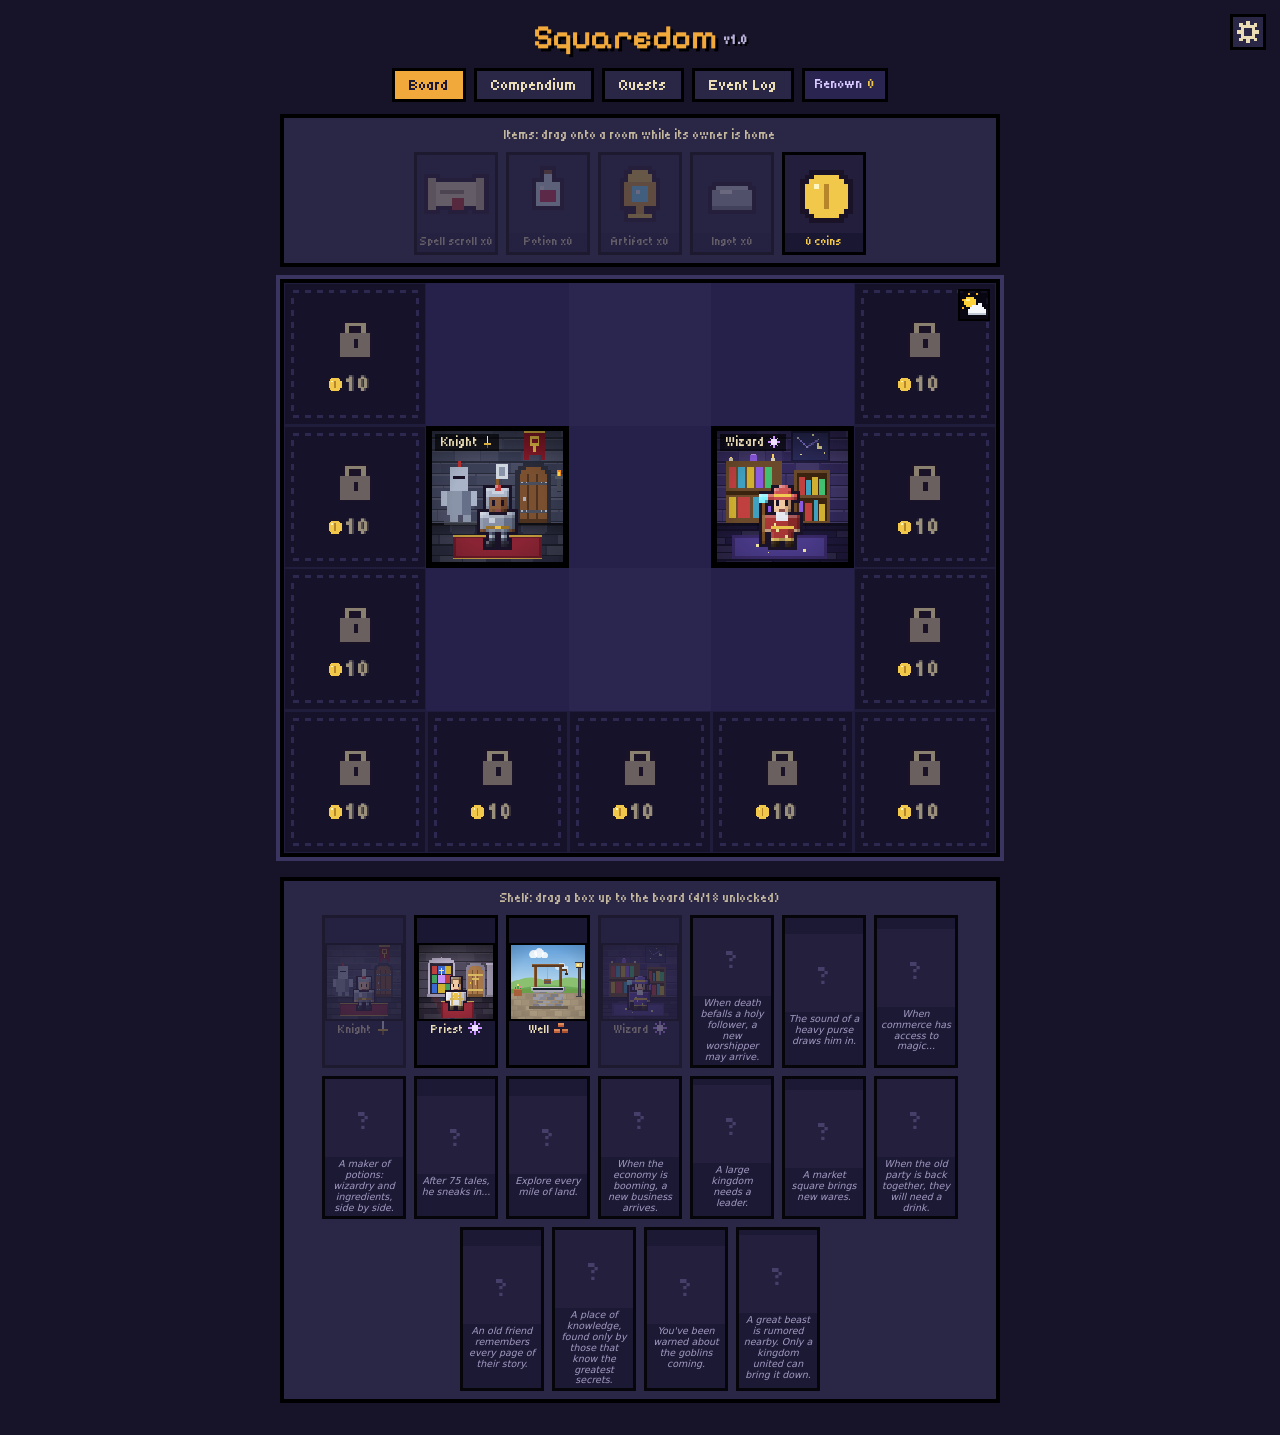
==== index.html @ 469a5dd4 "New Discovery! banner over the board when a Compendium entry is found (purple for secrets); tap it t" ====
<!doctype html>
<html lang="en"><head><meta charset="utf-8">
<meta name="viewport" content="width=device-width, initial-scale=1, viewport-fit=cover">
<title>Squaredom</title>
<meta name="theme-color" content="#17142a">
<meta name="mobile-web-app-capable" content="yes">
<meta name="apple-mobile-web-app-capable" content="yes">
<meta name="apple-mobile-web-app-status-bar-style" content="black-translucent">
<meta name="apple-mobile-web-app-title" content="Squaredom">
<link rel="manifest" href="manifest.webmanifest">
<link rel="icon" href="icon.svg" type="image/svg+xml">
<link rel="apple-touch-icon" href="icon.svg">
<link href="https://fonts.googleapis.com/css2?family=Pixelify+Sans:wght@400;600&family=Tiny5&display=swap" rel="stylesheet">
<!-- ?v= is the release number: change it (all five together) with every update so browsers load the new files -->
<link rel="stylesheet" href="style.css?v=59">
</head><body>
<h1>Squaredom <small class="ver">v1.0</small></h1>
<div class="tabs"><button class="tab on" data-t="board">Board</button><button class="tab" data-t="ref">Compendium</button><button class="tab" data-t="quest">Quests</button><button class="tab" data-t="log">Event Log</button><span id="renown" title="Renown: your kingdom's score. +1 for each Compendium discovery, +10 for each new character, more from quests." tabindex="0">Renown <b>0</b></span></div>
<button class="tab gear" data-t="set" title="Settings" aria-label="Settings"><svg viewBox="0 0 12 12" width="22" height="22" shape-rendering="crispEdges" aria-hidden="true"><path fill="currentColor" fill-rule="evenodd" d="M3 2h6v1h1v6h-1v1h-6v-1h-1v-6h1zM4 4v4h4v-4zM5 0h2v2h-2zM5 10h2v2h-2zM0 5h2v2h-2zM10 5h2v2h-2zM1 1h2v2h-2zM9 1h2v2h-2zM1 9h2v2h-2zM9 9h2v2h-2z"/></svg></button>
<section id="tab-board">
<div id="items"><div class="lbl">Items: drag onto a room while its owner is home</div></div>
<div id="wrap"><canvas id="cv" aria-label="Squaredom board"></canvas><div id="labels"></div><div id="bub"></div><button id="disc" hidden></button></div>
<div id="tray"><div class="lbl">Shelf: drag a box up to the board</div></div>
</section>
<section id="tab-ref" hidden><div id="refs"></div></section>
<section id="tab-quest" hidden><h2 class="sec">Quests</h2><p class="cinfo">Story quests appear as your kingdom grows and pay once.</p><div id="quests"></div></section>
<section id="tab-log" hidden><div id="logs"></div></section>
<section id="tab-set" hidden>
<h2 class="sec">Settings</h2>
<div class="set"><button class="b" id="helpBtn">How to play</button></div>
<h2 class="sec">Game speed</h2>
<div class="set"><button class="b" id="speedBtn">Speed: 1x</button></div>
<p class="cinfo">2x makes everything on the board happen twice as fast. The music keeps its own pace.</p>
<h2 class="sec">Music</h2>
<div class="set"><button class="b" id="musicBtn">Music: Off</button><label class="vol" title="Music volume">Volume <input type="range" id="musicVol" min="0" max="100" value="60"></label></div>
<p class="cinfo">Every room on the board adds its own part to the tune. Group events play a theme of their own.</p>
<h2 class="sec">Testing</h2>
<div class="set"><button class="b" id="unlockAll">Unlock all</button></div>
<p class="cinfo">Unlocks every character, board space and Compendium entry, secrets too, and gives you 9999 coins. No discovery rewards are paid, and your Renown is set to 0 for good (until you reset the game).</p>
<h2 class="sec">Start over</h2>
<div class="set"><button class="b" id="reset">Reset game</button></div>
<p class="cinfo">Wipes your save: the board, coins, unlocks and the Compendium. Tap twice to confirm.</p>
</section>
<div id="help" hidden><div class="hbox" role="dialog" aria-modal="true" aria-labelledby="helpTitle">
<h2 class="sec" id="helpTitle">How to play</h2>
<h3>The board</h3>
<ul>
<li>Drag a box from the shelf (under the board) onto an empty space, or tap it to drop it on the first free space.</li>
<li>Drag a box on the board to move it, or onto another box to swap them.</li>
<li>Dragging a box back onto the shelf costs 10 coins.</li>
<li>Dark spaces with a padlock are locked. Tap one to buy it with coins.</li>
</ul>
<h3>Characters</h3>
<ul>
<li>Each character lives in their own room. They do things on their own, wander around and visit their neighbors.</li>
<li>Neighbors are the boxes touching a side: left, right, above and below. Corners don't count.</li>
<li>Where you put each box matters. Who is next to whom, and on which side, decides what happens when they meet. Some things only happen in a certain row or space.</li>
<li>Characters can get hurt or even die. A box whose character dies goes back to the shelf.</li>
<li>New characters unlock when you do certain things. A locked box on the shelf shows a clue.</li>
</ul>
<h3>The Compendium</h3>
<ul>
<li>Everything you see happen is written down in the Compendium. Undiscovered entries show a "?"; hover over or tap one for a hint.</li>
<li>Every 5 discoveries pays 10 coins. Finding everything in a character's page gives an artifact, and every 50 discoveries gives a random item.</li>
<li>While you drag a box, rooms with a faint blue glow still have entries left to find (secrets not counted).</li>
<li>Secrets are hidden until you stumble on them.</li>
</ul>
<h3>Quests and renown</h3>
<ul><li>Story quests appear in the Quests tab as your kingdom grows. Each pays once.</li><li>Three daily quests change every day, picked from what your kingdom can do.</li><li>Renown, next to the Event Log, is your kingdom's score: +1 for each Compendium discovery, +10 for each new character, and more from quests. Compare it with friends!</li><li>When you come back after a while, you get a report of what happened. Coins earned while away are halved, and only the last 8 hours count.</li></ul>
<h3>Weather</h3>
<ul>
<li>The icon in the top-right corner of the board shows the weather. Tap it to see what the weather does.</li>
<li>Every 10 minutes the weather may change. Partly Cloudy does nothing. When it's Sunny, characters visit more. When it's Rainy, they stay home more. A rare Fae Wind makes the rarest events much more likely.</li>
</ul>
<h3>Coins and items</h3>
<ul>
<li>Coins come from scenes, sales, customers and discoveries. Nothing earns coins just by waiting.</li>
<li>Shop rooms have a small gold coin in the bottom-right corner. Tap it to buy.</li>
<li>Items (spell scroll, potion, artifact, ingot) go in the tray above the board. Drag one onto a room while its owner is home. Each character reacts in their own way. If nothing happens, you keep the item.</li>
</ul>
<h3>Events and buildings</h3>
<ul>
<li>Every few minutes a group event can happen when characters stand in the right shape, such as three in a row.</li>
<li>Buildings like the Well have nobody living in them, but they give their neighbors new things to do.</li>
</ul>
<h3>Saving</h3>
<ul><li>The game saves by itself in this browser.</li></ul>
<div class="mrow"><button class="b" id="helpClose">Close</button></div>
</div></div>
<div id="away" hidden><div class="hbox" role="dialog" aria-modal="true"><h2 class="sec"></h2><ul></ul><p class="tot"></p><div class="mrow"><button class="b" id="awayOk">Back to the kingdom</button></div></div></div>
<canvas id="ghost" width="96" height="96"></canvas>
<div id="toast" role="status"></div>
<div id="modal" hidden><div class="mbox" role="dialog" aria-modal="true"><p></p><div class="mrow"><button class="b" id="mYes">Buy</button><button class="b" id="mNo">Cancel</button></div></div></div>
<script src="data.js?v=59"></script>
<script src="art.js?v=59"></script>
<script src="game.js?v=59"></script>
<script src="audio.js?v=59"></script>
</body></html>
---- style.css ----
:root{--ink:#17142a;--stone:#2a2646;--stone2:#3a3560;--parch:#eadcb4;--amber:#f2a93b;color-scheme:dark;box-sizing:border-box;padding-top:env(safe-area-inset-top,0px);padding-bottom:env(safe-area-inset-bottom,0px)}
html{scroll-padding-top:env(safe-area-inset-top,0px)}*{box-sizing:border-box}[hidden]{display:none!important}
body{margin:0;background:var(--ink);color:var(--parch);font:400 16px/1.4 "Tiny5","Pixelify Sans",ui-monospace,monospace;min-height:100vh;display:flex;flex-direction:column;align-items:center;padding:14px 8px 32px}
section{display:flex;flex-direction:column;align-items:center;width:100%}
h1{font-family:"Pixelify Sans",ui-monospace,monospace;font-size:34px;margin:0;font-weight:600;color:var(--amber);text-shadow:3px 3px 0 #000}
.tabs{display:flex;gap:8px;margin:6px 0 12px}
.tab,button.b{font:inherit;background:var(--stone);color:var(--parch);border:3px solid #000;padding:3px 14px;cursor:pointer}
.tab.on{background:var(--amber);color:#1a1733}
.tab:focus-visible,button:focus-visible,.it:focus-visible{outline:3px solid var(--amber)}
#wrap{position:relative;width:min(100%,720px);border:4px solid #000;outline:4px solid var(--stone2)}
#cv{width:100%;aspect-ratio:5/4;image-rendering:pixelated;background:#201c3c;touch-action:none;display:block}
#labels{position:absolute;inset:0;pointer-events:none;overflow:hidden}
.lb{position:absolute;font-size:12px;line-height:16px;padding:0 6px;background:rgba(0,0,0,.65);white-space:nowrap}
#bub,.bub{position:absolute;display:none;transform:translate(-50%,-100%);background:var(--parch);color:#1a1733;border:3px solid #000;padding:3px 8px;font-size:13px;line-height:1.25;max-width:170px;text-align:center;pointer-events:none}
#tray{width:min(100%,720px);margin-top:20px;padding:8px;background:var(--stone);border:4px solid #000;display:flex;flex-wrap:wrap;gap:8px;justify-content:center}
#tray.over{outline:4px solid #b04040;background:#4a2630}
.lbl{width:100%;text-align:center;font-size:13px;opacity:.8}
.it{width:84px;background:#1a1733;border:3px solid #000;padding:0 0 2px;color:inherit;font:inherit;font-size:12px;text-align:center;cursor:grab;touch-action:none}
.it canvas{width:100%;display:block;image-rendering:pixelated}
.it.used{opacity:.3;cursor:default}
#ghost{position:fixed;width:84px;pointer-events:none;z-index:99;opacity:.9;display:none;image-rendering:pixelated}
#toast{position:fixed;left:50%;top:calc(12px + env(safe-area-inset-top,0px));transform:translateX(-50%);background:var(--amber);color:#1a1733;border:3px solid #000;padding:6px 14px;z-index:60;display:none}
#refs{width:min(100%,720px);display:grid;gap:14px}
.card{background:var(--stone);border:4px solid #000;padding:12px 14px}
.card h3{margin:0 0 8px;font-size:20px;color:var(--amber)}
.card canvas{image-rendering:pixelated;border:3px solid #000;max-width:100%;display:block;margin-bottom:8px}
.card p{margin:4px 0}.card ol{margin:6px 0 0;padding-left:22px}
.cg{display:flex;flex-wrap:wrap;gap:12px;justify-content:center;width:100%}
.cg canvas{image-rendering:pixelated;border:3px solid #000;max-width:100%;background:#201c3c}
h2.sec{font-size:18px;color:var(--amber);margin:16px 0 8px;text-align:center;font-weight:600}

/* ---------- mobile / touch ---------- */
/* No text selection, long-press menus or tap flashes while dragging boxes */
#wrap,#tray,.it,#ghost,.tabs,button{-webkit-user-select:none;user-select:none;-webkit-touch-callout:none;-webkit-tap-highlight-color:transparent}
/* Buttons respond right away instead of waiting to see if it's a double-tap zoom */
button{touch-action:manipulation}
/* Keep the whole board on screen when a phone is held sideways */
#wrap{width:min(100%,720px,calc((100vh - 24px)*1.25))}
@supports (height:100dvh){#wrap{width:min(100%,720px,calc((100dvh - 24px)*1.25))}}
/* Compendium tiles keep their shape instead of stretching to the tallest tile in the row */
.cg{align-items:flex-start}
@media (max-width:480px){
 body{padding:10px 6px 24px}
 h1{font-size:28px}
 .lb{padding:0 3px}
 #bub,.bub{font-size:11px;max-width:120px;padding:2px 5px}
 #tray{margin-top:14px}
 .it{width:72px}
}

/* Compendium: % chance in the top right corner of each tile */
.tile{position:relative;max-width:100%}
.pct{position:absolute;top:6px;right:6px;font-size:11px;line-height:13px;padding:0 3px;background:rgba(0,0,0,.65);color:var(--parch);pointer-events:none}

/* Items tray (consumables) */
#items{width:min(100%,720px);margin:0 0 12px;padding:8px;background:var(--stone);border:4px solid #000;display:flex;flex-wrap:wrap;gap:8px;justify-content:center}
.it.item{cursor:grab}

/* Class tag symbol next to names (sword = Fighter, star = Mage, coin = Merchant) */
.tag{width:14px;height:14px;image-rendering:pixelated;vertical-align:-2px;margin-left:4px}
/* Name labels: game.js (fitLabel) shrinks the font so each label fits inside its square; the tag scales with it */
.lb{line-height:1.3;overflow:hidden}
.lb .tag{width:.9em;height:.9em;vertical-align:-.1em;margin-left:.25em}
/* Compendium description bubble (hover or tap a tile) */
/* Compendium page: a plain, smooth font (easier to read than the pixel font) */
#tab-ref,#tab-log,#tab-set,#tip{font-family:system-ui,-apple-system,"Segoe UI",Roboto,Arial,sans-serif}
#tab-ref h2.sec,#tab-ref h3.sub,#tab-log h2.sec,#tab-set h2.sec{font-weight:700}
#tip{position:absolute;z-index:70;background:var(--parch);color:#1a1733;border:3px solid #000;padding:6px 9px;font-size:14px;line-height:1.3;pointer-events:none;box-shadow:3px 3px 0 #000}
.tile{cursor:pointer}
/* Coin counter in the item tray (not draggable) */
.it.coins{cursor:default;color:#f2c84a}

/* Compendium: a thin gold border on everything that has happened at least once */
.tile.seen>canvas{border-color:#f2c84a}
#reset{background:#4a2630}
#reset.arm{background:#b03030;color:#fff}
/* Compendium: icons for what a scene gives you; finished sections */
.gain{position:absolute;left:6px;bottom:6px;display:flex;gap:2px;background:rgba(0,0,0,.65);padding:1px 2px;pointer-events:none}
.gain img{width:16px;height:16px;image-rendering:pixelated}
h2.sec.done::after{content:' \2605 complete';color:#f2c84a;font-size:13px}
/* Purchase popup */
#modal{position:fixed;inset:0;background:rgba(10,8,20,.6);display:flex;align-items:center;justify-content:center;z-index:80}
#modal .mbox{background:var(--stone);border:4px solid #000;outline:3px solid #d8dee8;padding:14px 16px;max-width:300px;text-align:center}
#modal p{margin:0 0 12px}
#modal .mrow{display:flex;gap:12px;justify-content:center}
#mYes{background:#c8a030;color:#1a1733}
/* Compendium character tabs */
.ctabs{display:flex;flex-wrap:wrap;gap:6px;justify-content:center;margin:4px 0 6px}
.ctab{font:inherit;font-size:13px;background:var(--stone);color:var(--parch);border:3px solid #000;padding:2px 8px;cursor:pointer}
.ctab.on{background:var(--amber);color:#1a1733}
.ctab small{opacity:.8}
.cinfo{text-align:center;font-size:13px;margin:2px 0 4px;opacity:.9}
.tile.egg>canvas{border-color:#c890ff}
.tile.egg.seen>canvas{border-color:#f2c84a;outline:2px dashed #c890ff;outline-offset:2px}
h3.sub{font-size:15px;color:#d8c8a0;margin:10px 0 6px;text-align:center;font-weight:600}
h3.sub img{vertical-align:middle;margin-left:4px}
h3.sub small{color:#9a8f7a;font-size:12px;margin-left:4px}
#tip{white-space:pre-line}
h1 .ver{font-size:13px;color:#b8b0d8;text-shadow:2px 2px 0 #000;vertical-align:middle;font-family:"Tiny5",monospace}
.it.locked{cursor:default;opacity:.85}.it.locked .clue{display:block;font-family:system-ui,-apple-system,'Segoe UI',Roboto,Arial,sans-serif;font-size:9.5px;line-height:1.15;padding:2px 3px 0;color:#b8b0d8;font-style:italic}
.vol{display:flex;align-items:center;gap:6px;font-size:13px}.vol input{width:110px;accent-color:#f2a93b}
/* Settings tab: one row of controls per section */
.set{display:flex;gap:14px;align-items:center;justify-content:center;flex-wrap:wrap;margin:4px 0 6px;font-size:15px}
#tab-set{max-width:520px;margin:0 auto}
/* Event Log tab: newest first; deaths in red */
.log{list-style:none;max-width:560px;margin:8px auto;padding:0;font-size:14px}
.log li{background:rgba(0,0,0,.25);border:2px solid #000;margin:4px 0;padding:5px 9px;line-height:1.35}
.log .tm{display:inline-block;min-width:4.5em;opacity:.6;font-size:12px}
.log li.death{color:#ff9a8a}
.log li.toast{color:#f2d88a}
/* Settings: a small gear button in the top-right corner instead of a tab */
.tab.gear{position:absolute;top:calc(14px + env(safe-area-inset-top,0px));right:14px;padding:4px;line-height:0;z-index:5}
.tab.gear svg{display:block}
/* How to play popup (Settings) */
#help{position:fixed;inset:0;background:rgba(10,8,20,.7);display:flex;align-items:center;justify-content:center;z-index:85;padding:12px}
#help .hbox{background:var(--stone);border:4px solid #000;outline:3px solid #d8dee8;padding:12px 18px 16px;max-width:520px;width:100%;max-height:85vh;overflow-y:auto;font-family:system-ui,-apple-system,"Segoe UI",Roboto,Arial,sans-serif;font-size:14px;line-height:1.4}
#help h2.sec{margin:4px 0 6px;font-weight:700}
#help h3{font-size:15px;color:#d8c8a0;margin:12px 0 4px}
#help ul{margin:0;padding-left:20px}#help li{margin:3px 0}
#help .mrow{display:flex;justify-content:center;margin-top:14px}
@media (max-width:480px){.tab.gear{top:calc(10px + env(safe-area-inset-top,0px));right:8px}}
#speedBtn.arm{background:var(--amber);color:#1a1733}
/* Weather icon in the top-right corner of the board (tap it for what it does) */
#wxIcon{position:absolute;top:6px;right:6px;width:32px;height:32px;padding:2px;background:rgba(0,0,0,.6);border:2px solid #000;image-rendering:pixelated;cursor:pointer;z-index:3}
/* Quests tab */
#tab-quest{font-family:system-ui,-apple-system,"Segoe UI",Roboto,Arial,sans-serif}
#tab-quest h2.sec{font-weight:700}
#quests{width:min(100%,560px);display:grid;gap:10px;margin-top:6px}
.quest{background:var(--stone);border:4px solid #000;padding:10px 14px}
.quest h3{margin:0 0 4px;font-size:17px;color:var(--amber)}
.quest p{margin:2px 0;font-size:14px}.quest .qr{font-size:13px;opacity:.85}
.qbar{height:10px;background:#1a1733;border:2px solid #000;margin:6px 0 4px}.qbar i{display:block;height:100%;background:#6ab0ff}
.quest.done{outline:3px solid #f2c84a;outline-offset:-1px}.quest.done h3{color:#f2c84a}.quest.done .qbar i{background:#f2c84a}
/* four tabs fit on a phone */
.tabs{flex-wrap:wrap;justify-content:center}
@media (max-width:480px){.tab{padding:3px 8px;font-size:14px}.tab.gear{padding:4px}}
/* The elven scroll's super secret: a golden border around the whole board, for good */
#wrap.golden{border-color:#f2c84a;outline-color:#c8a030;box-shadow:0 0 16px rgba(242,200,74,.55)}
/* The Goblin's stash count, bottom-right of his room */
.lb.hoardlb{transform:translate(-100%,-100%);color:#f2c84a}.lb.hoardlb .tag{margin:0 2px 0 0}
/* The dragon's health bar at the top of the board (only during a dragon battle) */
#dragonbar{position:absolute;top:6px;left:50%;transform:translateX(-50%);width:min(60%,360px);display:flex;align-items:center;gap:6px;background:rgba(0,0,0,.7);border:2px solid #000;padding:3px 8px;z-index:4;font-size:12px;color:#ffd0c8}
#dragonbar .hp{flex:1;height:10px;background:#3a1a1a;border:2px solid #000}#dragonbar .hp i{display:block;height:100%;background:linear-gradient(#ff6a4a,#c02a1a);transition:width .3s}
/* Renown: the kingdom's score, next to the Event Log tab (it pops when it goes up) */
#renown{display:inline-flex;align-items:center;gap:5px;padding:3px 10px;border:3px solid #000;background:#2a2450;color:#d8c8ff;font-size:14px;cursor:help;white-space:nowrap}
#renown b{color:#f2c84a;font-weight:400}
#renown.up{animation:renownUp .7s ease-out}
@keyframes renownUp{0%{transform:scale(1)}30%{transform:scale(1.25);background:#5a4aa0}100%{transform:scale(1)}}
/* While you were away: same look as How to play */
#away{position:fixed;inset:0;background:rgba(10,8,20,.7);display:flex;align-items:center;justify-content:center;z-index:86;padding:12px}
#away .hbox{background:var(--stone);border:4px solid #000;outline:3px solid #d8dee8;padding:12px 18px 16px;max-width:480px;width:100%;max-height:85vh;overflow-y:auto;font-family:system-ui,-apple-system,"Segoe UI",Roboto,Arial,sans-serif;font-size:14px;line-height:1.45}
#away ul{margin:6px 0;padding-left:20px}#away li{margin:4px 0}#away .tot{color:#f2c84a;margin:8px 0 0}
#away .mrow{display:flex;justify-content:center;margin-top:14px}
#tab-quest h2.sec{margin-top:18px}
/* the "New Discovery!" banner: slides down over the top of the board (discBanner in game.js); purple for secrets */
#disc{position:absolute;left:50%;top:10px;z-index:6;transform:translate(-50%,-24px);opacity:0;transition:transform .3s steps(5),opacity .3s steps(5);background:#1a1733;border:3px solid #000;outline:3px solid var(--amber);padding:6px 18px 7px;text-align:center;font:inherit;font-family:"Tiny5",ui-monospace,monospace;color:var(--parch);cursor:pointer;min-width:190px;max-width:80%;box-shadow:4px 4px 0 #000}
#disc.show{transform:translate(-50%,0);opacity:1}
#disc b{display:block;color:var(--amber);font-size:18px;letter-spacing:1px;text-shadow:2px 2px 0 #000;font-weight:normal}
#disc span{display:block;font-size:14px;margin-top:2px}
#disc.secret{outline-color:#c890ff}#disc.secret b{color:#c890ff}
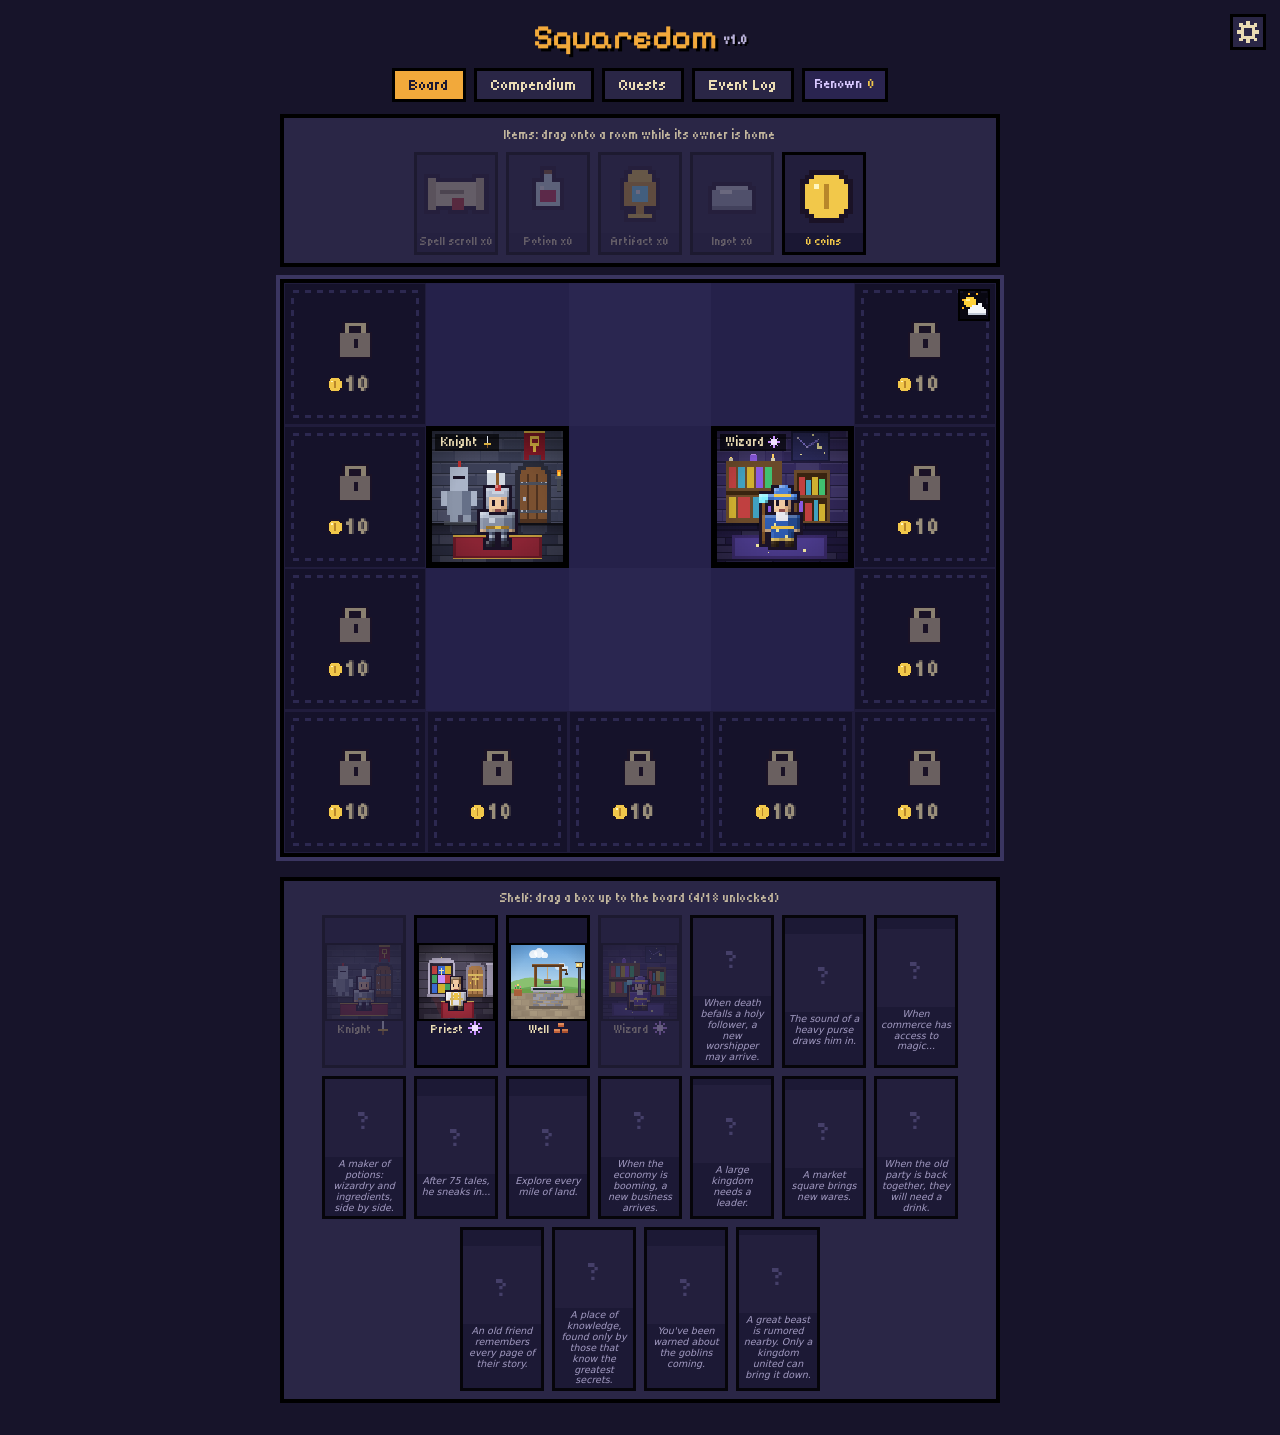
==== commit ca90c0fc: "Rewrite every Compendium clue as a riddle with one shared vocabulary (character nicknames, sunset/su" ====
--- a/index.html
+++ b/index.html
@@ -61,6 +61,7 @@
 <h3>The Compendium</h3>
 <ul>
 <li>Everything you see happen is written down in the Compendium. Undiscovered entries show a "?"; hover over or tap one for a hint.</li>
+<li>Hints speak in riddles. Characters go by nicknames (the sworn sword, the robed scholar...), and sides go by the sun and the stairs: the sunset side is the left, the sunrise side is the right, upstairs is above and downstairs is below.</li>
 <li>Every 5 discoveries pays 10 coins. Finding everything in a character's page gives an artifact, and every 50 discoveries gives a random item.</li>
 <li>While you drag a box, rooms with a faint blue glow still have entries left to find (secrets not counted).</li>
 <li>Secrets are hidden until you stumble on them.</li>
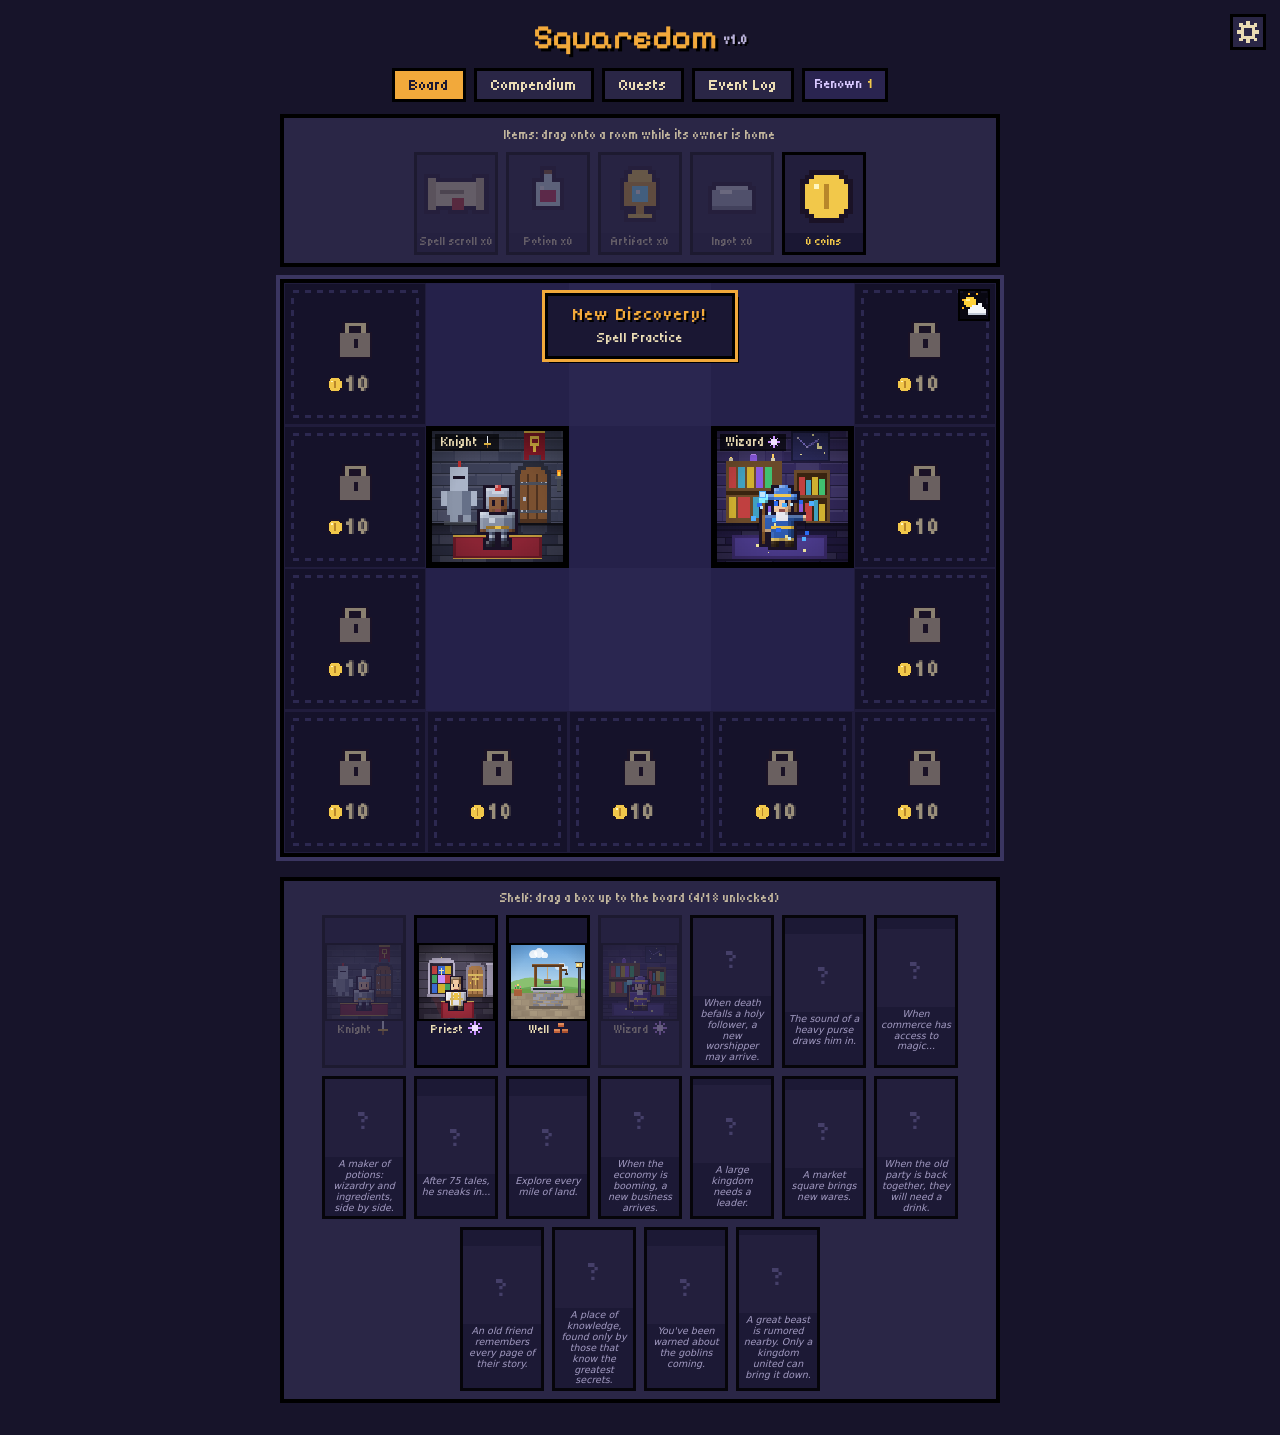
==== commit 941d10f6: "Dragon: Fighters can retreat (common) instead of always dying; the Plague now uses the poisoned cond" ====
--- a/index.html
+++ b/index.html
@@ -12,7 +12,7 @@
 <link rel="apple-touch-icon" href="icon.svg">
 <link href="https://fonts.googleapis.com/css2?family=Pixelify+Sans:wght@400;600&family=Tiny5&display=swap" rel="stylesheet">
 <!-- ?v= is the release number: change it (all five together) with every update so browsers load the new files -->
-<link rel="stylesheet" href="style.css?v=59">
+<link rel="stylesheet" href="style.css?v=61">
 </head><body>
 <h1>Squaredom <small class="ver">v1.0</small></h1>
 <div class="tabs"><button class="tab on" data-t="board">Board</button><button class="tab" data-t="ref">Compendium</button><button class="tab" data-t="quest">Quests</button><button class="tab" data-t="log">Event Log</button><span id="renown" title="Renown: your kingdom's score. +1 for each Compendium discovery, +10 for each new character, more from quests." tabindex="0">Renown <b>0</b></span></div>
@@ -92,8 +92,8 @@
 <canvas id="ghost" width="96" height="96"></canvas>
 <div id="toast" role="status"></div>
 <div id="modal" hidden><div class="mbox" role="dialog" aria-modal="true"><p></p><div class="mrow"><button class="b" id="mYes">Buy</button><button class="b" id="mNo">Cancel</button></div></div></div>
-<script src="data.js?v=59"></script>
-<script src="art.js?v=59"></script>
-<script src="game.js?v=59"></script>
-<script src="audio.js?v=59"></script>
+<script src="data.js?v=61"></script>
+<script src="art.js?v=61"></script>
+<script src="game.js?v=61"></script>
+<script src="audio.js?v=61"></script>
 </body></html>
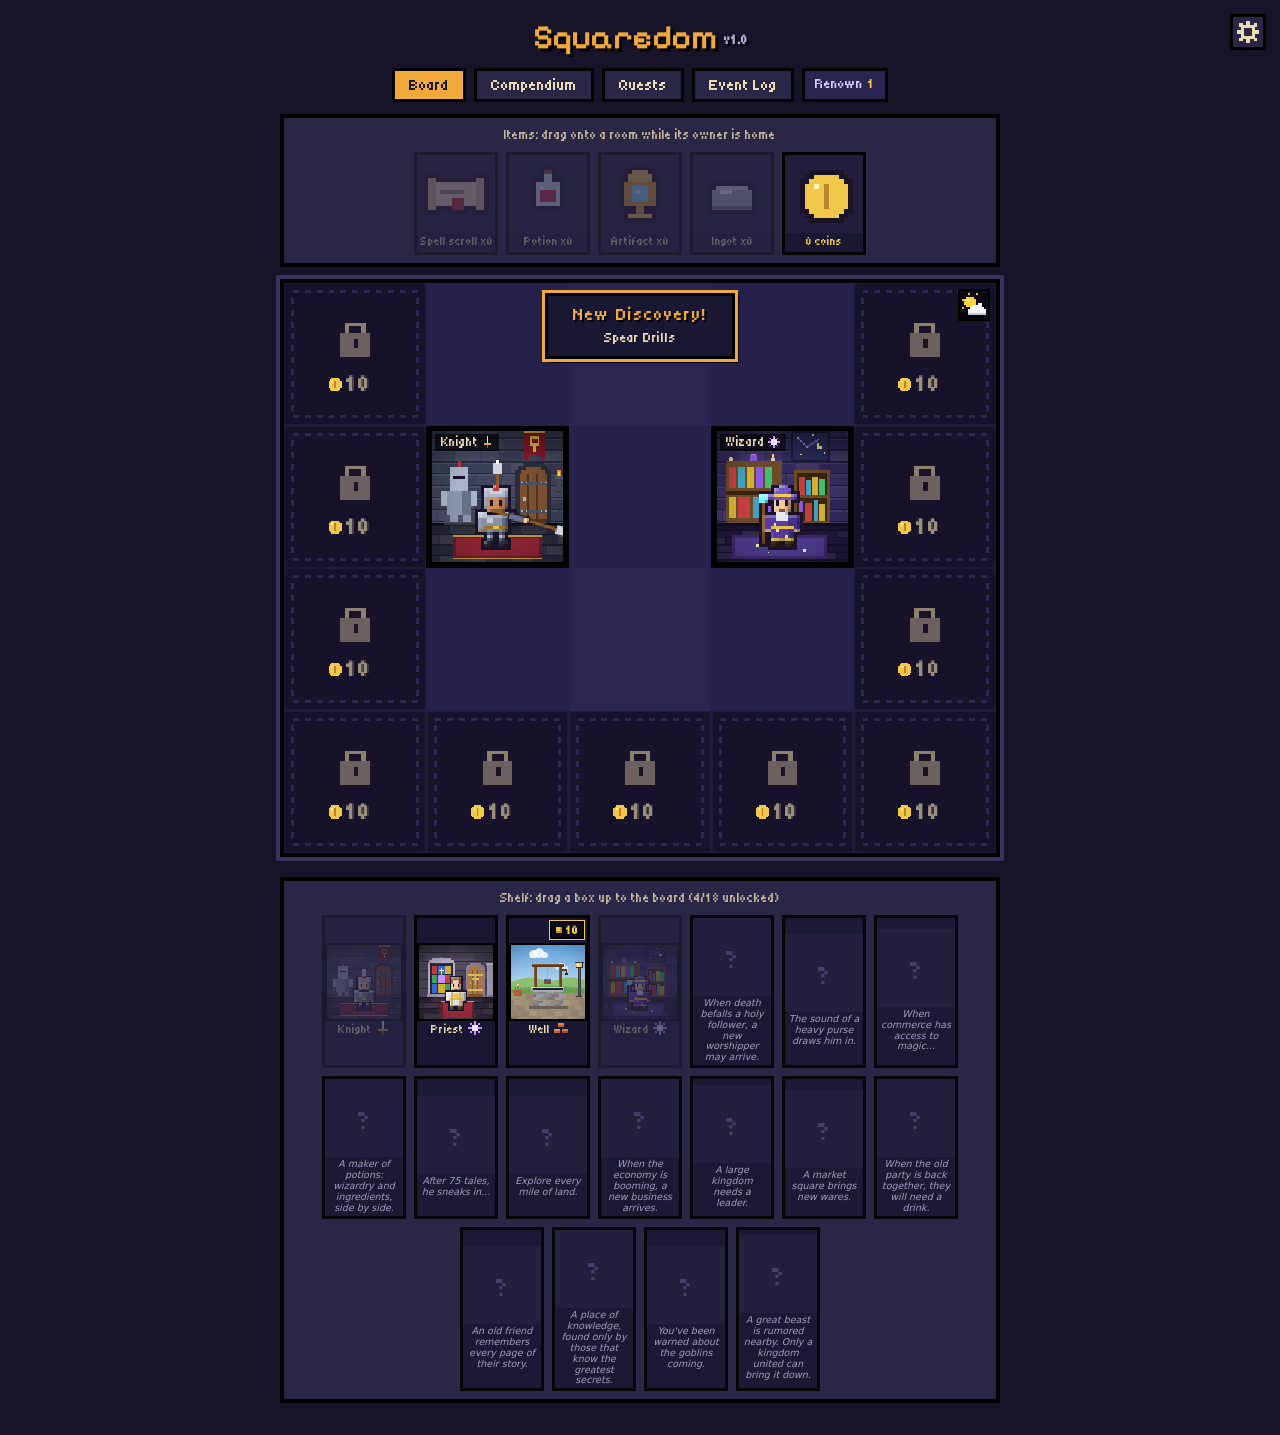
==== commit 791c01c3: "Economy: 5-minute death cooldown (15 coins to return early), buildings cost coins to place, price ba" ====
--- a/index.html
+++ b/index.html
@@ -55,14 +55,14 @@
 <li>Each character lives in their own room. They do things on their own, wander around and visit their neighbors.</li>
 <li>Neighbors are the boxes touching a side: left, right, above and below. Corners don't count.</li>
 <li>Where you put each box matters. Who is next to whom, and on which side, decides what happens when they meet. Some things only happen in a certain row or space.</li>
-<li>Characters can get hurt or even die. A box whose character dies goes back to the shelf.</li>
+<li>Characters can get hurt or even die. A box whose character dies goes back to the shelf and needs 5 minutes of rest before it can go back on the board. Tap it to bring it back early for 15 coins.</li>
 <li>New characters unlock when you do certain things. A locked box on the shelf shows a clue.</li>
 </ul>
 <h3>The Compendium</h3>
 <ul>
 <li>Everything you see happen is written down in the Compendium. Undiscovered entries show a "?"; hover over or tap one for a hint.</li>
 <li>Hints speak in riddles. Characters go by nicknames (the sworn sword, the robed scholar...), and sides go by the sun and the stairs: the sunset side is the left, the sunrise side is the right, upstairs is above and downstairs is below.</li>
-<li>Every 5 discoveries pays 10 coins. Finding everything in a character's page gives an artifact, and every 50 discoveries gives a random item.</li>
+<li>Every 5 discoveries pays 5 coins. Finding everything in a character's page gives an artifact, and every 50 discoveries gives a random item.</li>
 <li>While you drag a box, rooms with a faint blue glow still have entries left to find (secrets not counted).</li>
 <li>Secrets are hidden until you stumble on them.</li>
 </ul>
@@ -76,13 +76,13 @@
 <h3>Coins and items</h3>
 <ul>
 <li>Coins come from scenes, sales, customers and discoveries. Nothing earns coins just by waiting.</li>
-<li>Shop rooms have a small gold coin in the bottom-right corner. Tap it to buy.</li>
+<li>Shop rooms have a small gold coin in the bottom-right corner. Tap it to buy. The Monarch sells renown: 100 coins for +5.</li>
 <li>Items (spell scroll, potion, artifact, ingot) go in the tray above the board. Drag one onto a room while its owner is home. Each character reacts in their own way. If nothing happens, you keep the item.</li>
 </ul>
 <h3>Events and buildings</h3>
 <ul>
 <li>Every few minutes a group event can happen when characters stand in the right shape, such as three in a row.</li>
-<li>Buildings like the Well have nobody living in them, but they give their neighbors new things to do.</li>
+<li>Buildings like the Well have nobody living in them, but they give their neighbors new things to do. Setting one down costs coins: the Well 10, the others 50. A coin badge on a shelf box shows its price.</li>
 </ul>
 <h3>Saving</h3>
 <ul><li>The game saves by itself in this browser.</li></ul>
--- a/style.css
+++ b/style.css
@@ -158,3 +158,12 @@
 #disc b{display:block;color:var(--amber);font-size:18px;letter-spacing:1px;text-shadow:2px 2px 0 #000;font-weight:normal}
 #disc span{display:block;font-size:14px;margin-top:2px}
 #disc.secret{outline-color:#c890ff}#disc.secret b{color:#c890ff}
+/* shelf: a coin price over the box (setting it down costs coins, or bringing a fallen character back early) and a fallen character's countdown */
+.it[data-id]{position:relative}
+.it .cost{position:absolute;top:3px;right:3px;display:flex;align-items:center;gap:3px;background:rgba(10,8,20,.85);border:2px solid #000;outline:1px solid #f2c84a;padding:1px 4px 1px 3px;font-family:"Tiny5",ui-monospace,monospace;font-size:12px;color:#f2c84a;line-height:1}
+.it .cost[hidden]{display:none}
+.it .cost i{width:8px;height:8px;background:#f2c84a;box-shadow:inset -2px -2px 0 #c8922a;border:1px solid #000}
+.it .cd{display:block;font-size:10px;color:#f2a0a0;min-height:0}
+.it .cd:empty{display:none}
+.it.cool canvas{opacity:.3}
+.it.cool{cursor:pointer}
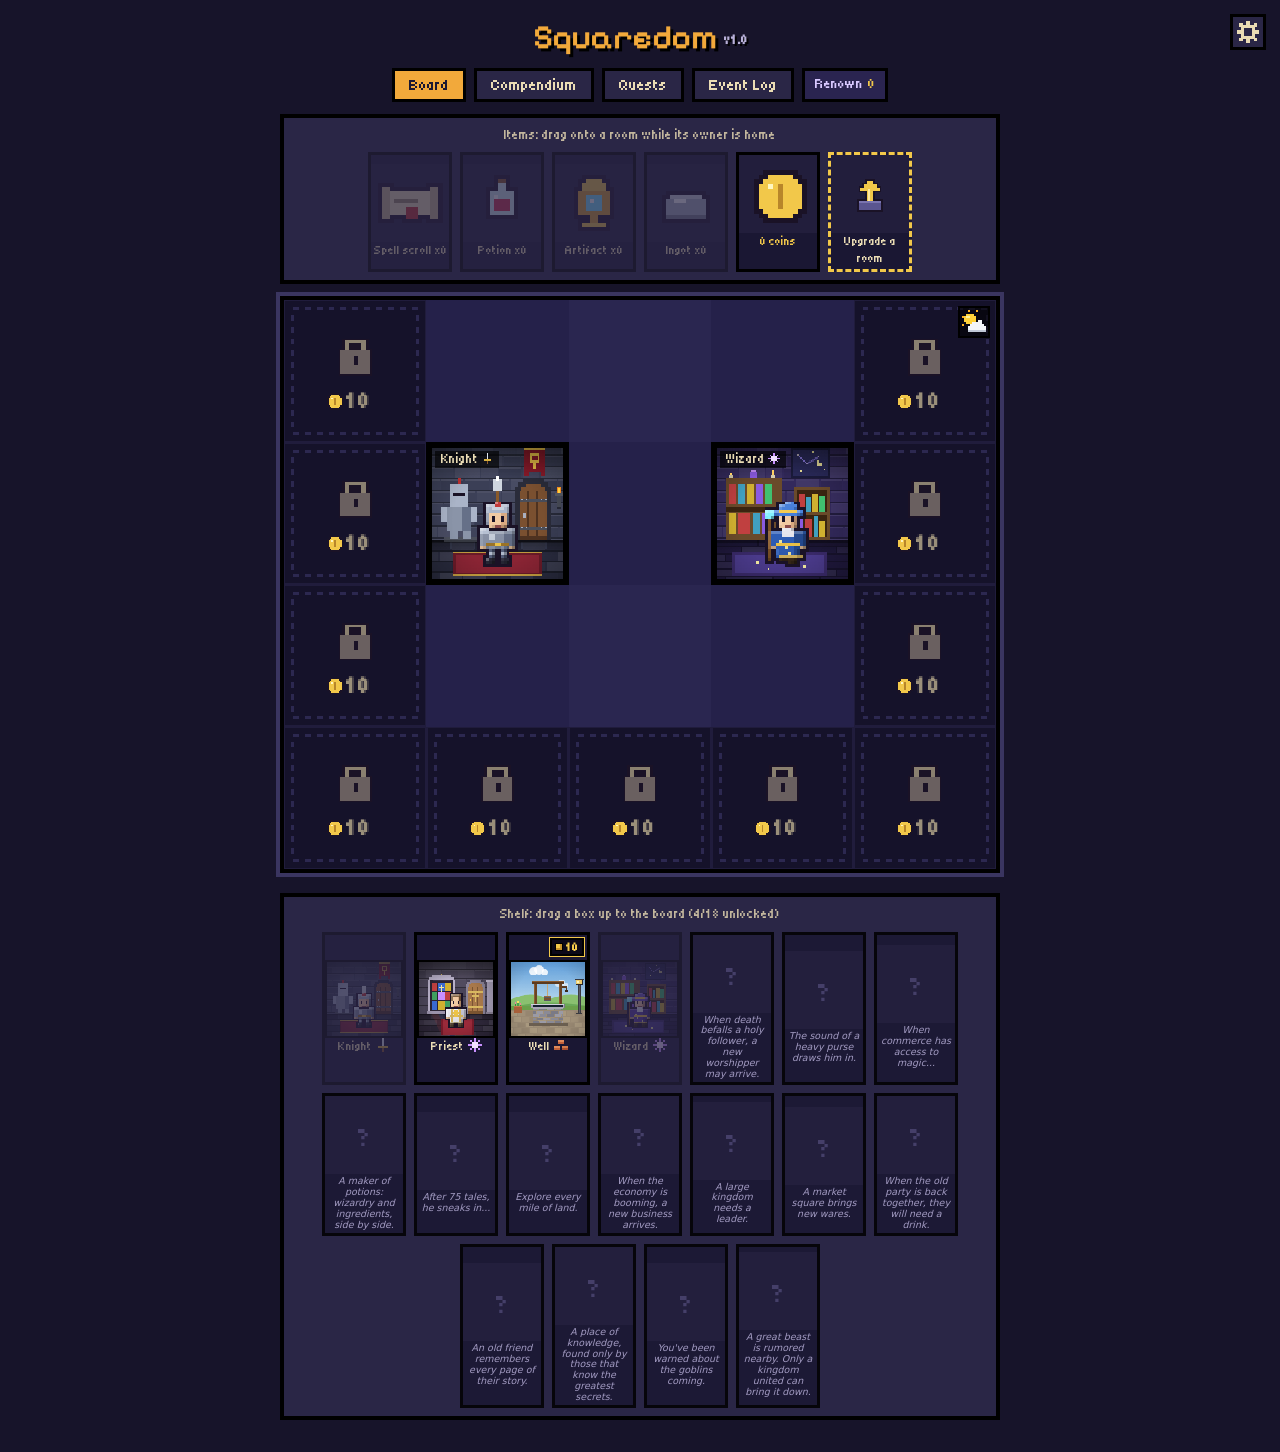
==== commit dee81740: "Level 1 room effects: Knight safer, cheaper scrolls and ingots, sermons, vault, commoner pleas, poti" ====
--- a/index.html
+++ b/index.html
@@ -12,7 +12,7 @@
 <link rel="apple-touch-icon" href="icon.svg">
 <link href="https://fonts.googleapis.com/css2?family=Pixelify+Sans:wght@400;600&family=Tiny5&display=swap" rel="stylesheet">
 <!-- ?v= is the release number: change it (all five together) with every update so browsers load the new files -->
-<link rel="stylesheet" href="style.css?v=61">
+<link rel="stylesheet" href="style.css?v=62">
 </head><body>
 <h1>Squaredom <small class="ver">v1.0</small></h1>
 <div class="tabs"><button class="tab on" data-t="board">Board</button><button class="tab" data-t="ref">Compendium</button><button class="tab" data-t="quest">Quests</button><button class="tab" data-t="log">Event Log</button><span id="renown" title="Renown: your kingdom's score. +1 for each Compendium discovery, +10 for each new character, more from quests." tabindex="0">Renown <b>0</b></span></div>
@@ -77,6 +77,7 @@
 <ul>
 <li>Coins come from scenes, sales, customers and discoveries. Nothing earns coins just by waiting.</li>
 <li>Shop rooms have a small gold coin in the bottom-right corner. Tap it to buy. The Monarch sells renown: 100 coins for +5.</li>
+<li>Room upgrades: drag a box (from the board or the shelf) onto the upgrade slot next to your coins. Level 1 costs 250 coins and gives that room a new look and a bonus, listed at the top of its Compendium page. Upgrades last for the rest of the game, even if the character dies. Upgraded rooms show a star in the bottom-left corner.</li>
 <li>Items (spell scroll, potion, artifact, ingot) go in the tray above the board. Drag one onto a room while its owner is home. Each character reacts in their own way. If nothing happens, you keep the item.</li>
 </ul>
 <h3>Events and buildings</h3>
@@ -92,8 +93,8 @@
 <canvas id="ghost" width="96" height="96"></canvas>
 <div id="toast" role="status"></div>
 <div id="modal" hidden><div class="mbox" role="dialog" aria-modal="true"><p></p><div class="mrow"><button class="b" id="mYes">Buy</button><button class="b" id="mNo">Cancel</button></div></div></div>
-<script src="data.js?v=61"></script>
-<script src="art.js?v=61"></script>
-<script src="game.js?v=61"></script>
-<script src="audio.js?v=61"></script>
+<script src="data.js?v=62"></script>
+<script src="art.js?v=62"></script>
+<script src="game.js?v=62"></script>
+<script src="audio.js?v=62"></script>
 </body></html>
--- a/style.css
+++ b/style.css
@@ -167,3 +167,6 @@
 .it .cd:empty{display:none}
 .it.cool canvas{opacity:.3}
 .it.cool{cursor:pointer}
+/* the upgrade slot (right of the coins): drop a box on it to upgrade that room */
+.it.upslot{cursor:default;border-style:dashed;border-color:#f2c84a}
+.it.upslot.over{background:#3a3560;outline:3px solid #f2c84a}
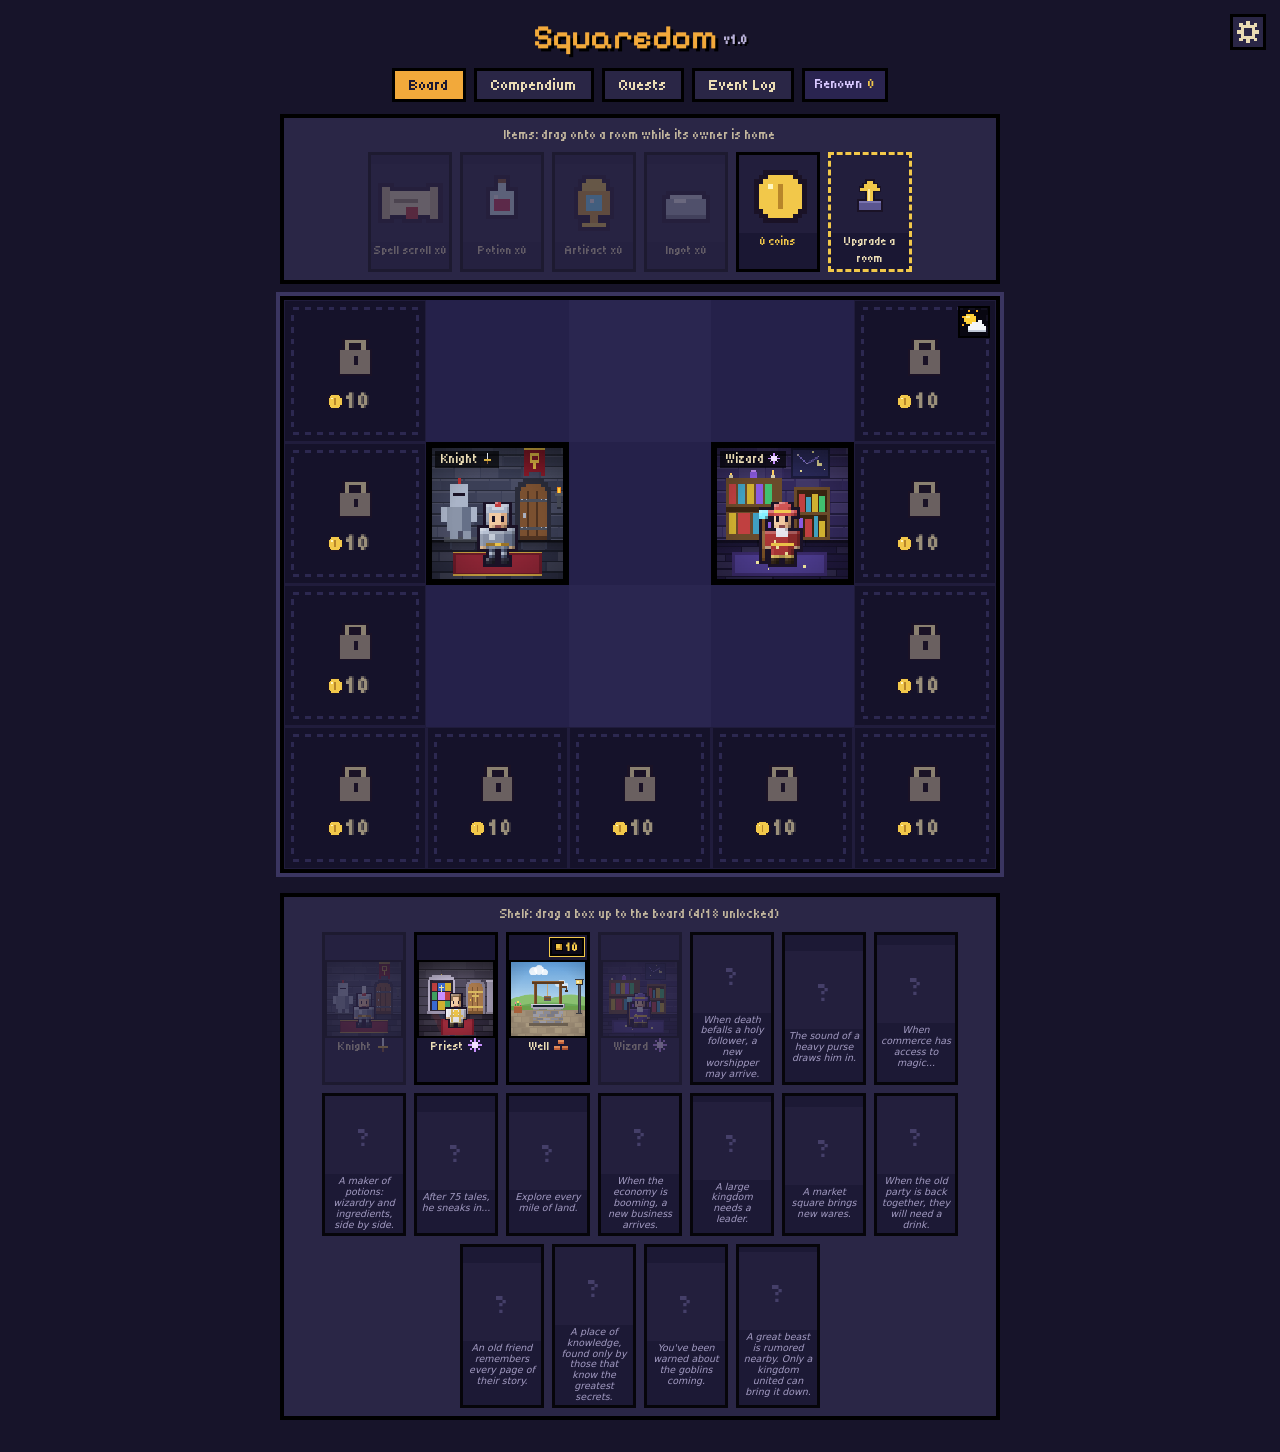
==== commit e8ed15b2: "Knight's dummy moved to the front right; Compendium popup opens above when there is no room below; d" ====
--- a/index.html
+++ b/index.html
@@ -12,7 +12,7 @@
 <link rel="apple-touch-icon" href="icon.svg">
 <link href="https://fonts.googleapis.com/css2?family=Pixelify+Sans:wght@400;600&family=Tiny5&display=swap" rel="stylesheet">
 <!-- ?v= is the release number: change it (all five together) with every update so browsers load the new files -->
-<link rel="stylesheet" href="style.css?v=62">
+<link rel="stylesheet" href="style.css?v=63">
 </head><body>
 <h1>Squaredom <small class="ver">v1.0</small></h1>
 <div class="tabs"><button class="tab on" data-t="board">Board</button><button class="tab" data-t="ref">Compendium</button><button class="tab" data-t="quest">Quests</button><button class="tab" data-t="log">Event Log</button><span id="renown" title="Renown: your kingdom's score. +1 for each Compendium discovery, +10 for each new character, more from quests." tabindex="0">Renown <b>0</b></span></div>
@@ -93,8 +93,8 @@
 <canvas id="ghost" width="96" height="96"></canvas>
 <div id="toast" role="status"></div>
 <div id="modal" hidden><div class="mbox" role="dialog" aria-modal="true"><p></p><div class="mrow"><button class="b" id="mYes">Buy</button><button class="b" id="mNo">Cancel</button></div></div></div>
-<script src="data.js?v=62"></script>
-<script src="art.js?v=62"></script>
-<script src="game.js?v=62"></script>
-<script src="audio.js?v=62"></script>
+<script src="data.js?v=63"></script>
+<script src="art.js?v=63"></script>
+<script src="game.js?v=63"></script>
+<script src="audio.js?v=63"></script>
 </body></html>
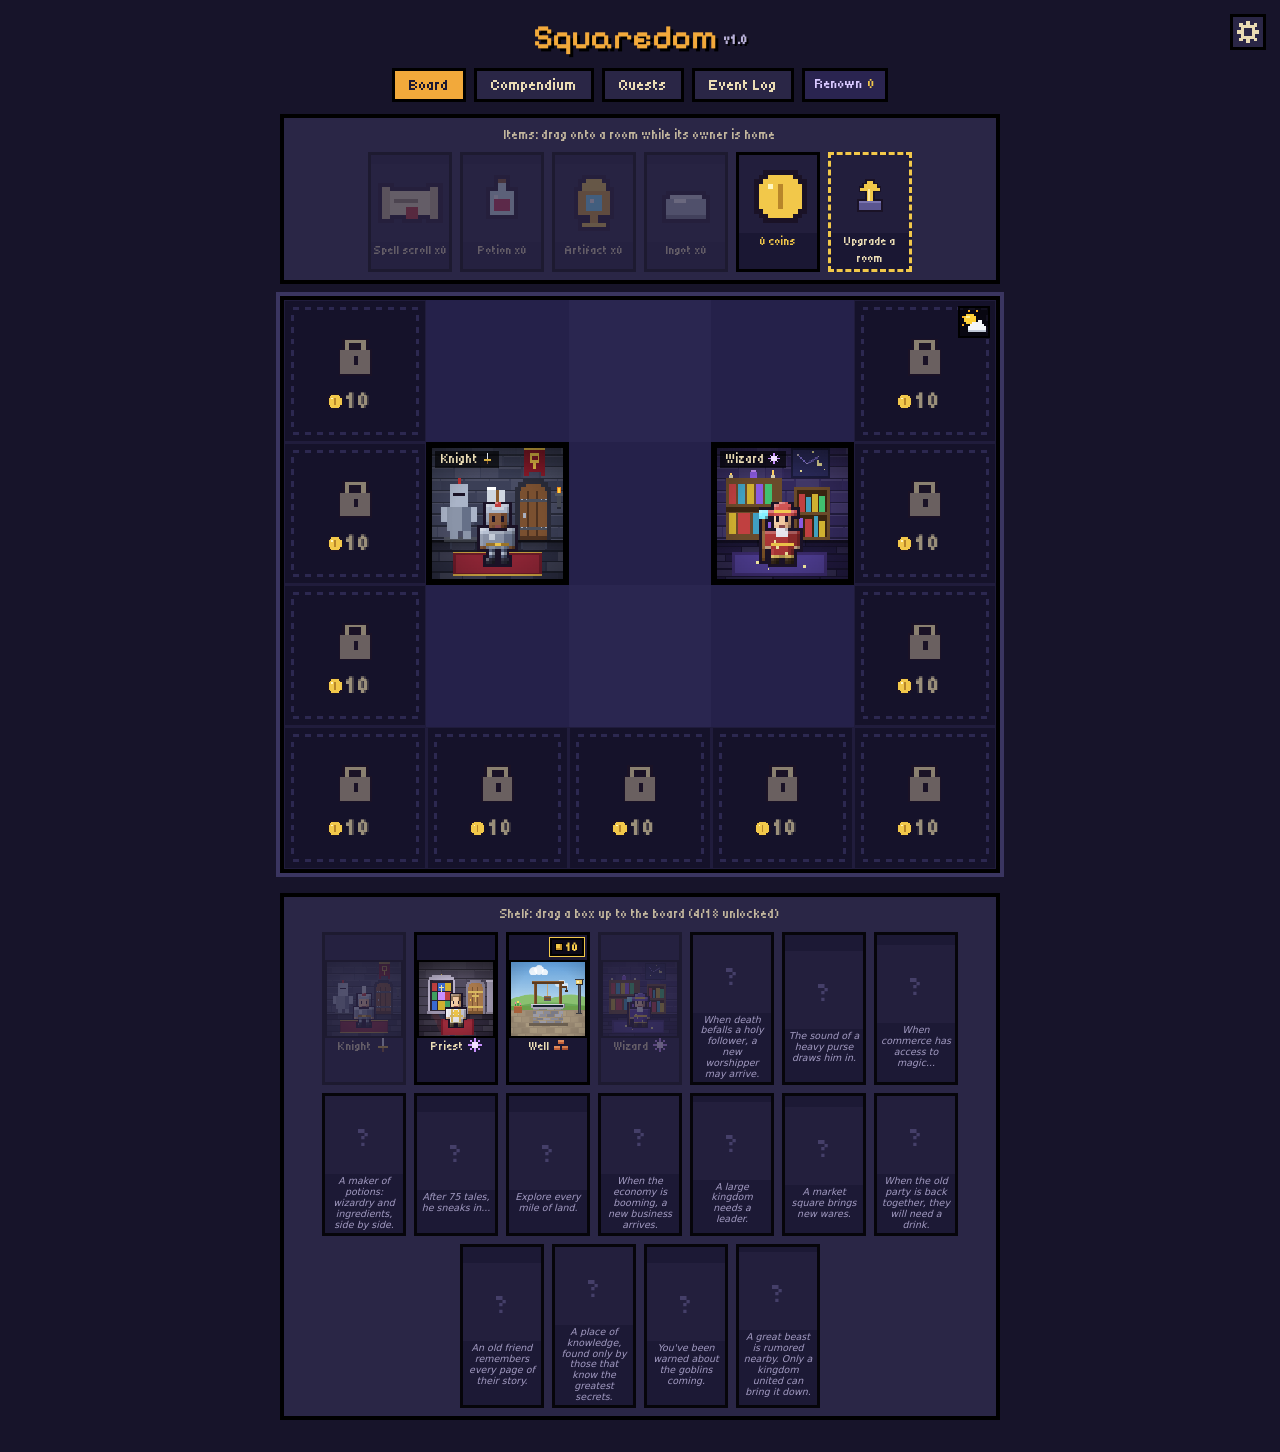
==== commit 7361f3ac: "Quests tab: clearer, non-repeating text; daily quest count follows the Well upgrade; release 64 Co-A" ====
--- a/index.html
+++ b/index.html
@@ -12,7 +12,7 @@
 <link rel="apple-touch-icon" href="icon.svg">
 <link href="https://fonts.googleapis.com/css2?family=Pixelify+Sans:wght@400;600&family=Tiny5&display=swap" rel="stylesheet">
 <!-- ?v= is the release number: change it (all five together) with every update so browsers load the new files -->
-<link rel="stylesheet" href="style.css?v=63">
+<link rel="stylesheet" href="style.css?v=64">
 </head><body>
 <h1>Squaredom <small class="ver">v1.0</small></h1>
 <div class="tabs"><button class="tab on" data-t="board">Board</button><button class="tab" data-t="ref">Compendium</button><button class="tab" data-t="quest">Quests</button><button class="tab" data-t="log">Event Log</button><span id="renown" title="Renown: your kingdom's score. +1 for each Compendium discovery, +10 for each new character, more from quests." tabindex="0">Renown <b>0</b></span></div>
@@ -23,7 +23,7 @@
 <div id="tray"><div class="lbl">Shelf: drag a box up to the board</div></div>
 </section>
 <section id="tab-ref" hidden><div id="refs"></div></section>
-<section id="tab-quest" hidden><h2 class="sec">Quests</h2><p class="cinfo">Story quests appear as your kingdom grows and pay once.</p><div id="quests"></div></section>
+<section id="tab-quest" hidden><h2 class="sec">Quests</h2><p class="cinfo">Story quests appear as your kingdom grows, and each one can be completed only once.</p><div id="quests"></div></section>
 <section id="tab-log" hidden><div id="logs"></div></section>
 <section id="tab-set" hidden>
 <h2 class="sec">Settings</h2>
@@ -67,7 +67,7 @@
 <li>Secrets are hidden until you stumble on them.</li>
 </ul>
 <h3>Quests and renown</h3>
-<ul><li>Story quests appear in the Quests tab as your kingdom grows. Each pays once.</li><li>Three daily quests change every day, picked from what your kingdom can do.</li><li>Renown, next to the Event Log, is your kingdom's score: +1 for each Compendium discovery, +10 for each new character, and more from quests. Compare it with friends!</li><li>When you come back after a while, you get a report of what happened. Coins earned while away are halved, and only the last 8 hours count.</li></ul>
+<ul><li>Story quests appear in the Quests tab as your kingdom grows. Each one can be completed only once.</li><li>Three daily quests change every day, picked from what your kingdom can do.</li><li>Renown, next to the Event Log, is your kingdom's score: +1 for each Compendium discovery, +10 for each new character, and more from quests. Compare it with friends!</li><li>When you come back after a while, you get a report of what happened. Coins earned while away are halved, and only the last 8 hours count.</li></ul>
 <h3>Weather</h3>
 <ul>
 <li>The icon in the top-right corner of the board shows the weather. Tap it to see what the weather does.</li>
@@ -93,8 +93,8 @@
 <canvas id="ghost" width="96" height="96"></canvas>
 <div id="toast" role="status"></div>
 <div id="modal" hidden><div class="mbox" role="dialog" aria-modal="true"><p></p><div class="mrow"><button class="b" id="mYes">Buy</button><button class="b" id="mNo">Cancel</button></div></div></div>
-<script src="data.js?v=63"></script>
-<script src="art.js?v=63"></script>
-<script src="game.js?v=63"></script>
-<script src="audio.js?v=63"></script>
+<script src="data.js?v=64"></script>
+<script src="art.js?v=64"></script>
+<script src="game.js?v=64"></script>
+<script src="audio.js?v=64"></script>
 </body></html>
